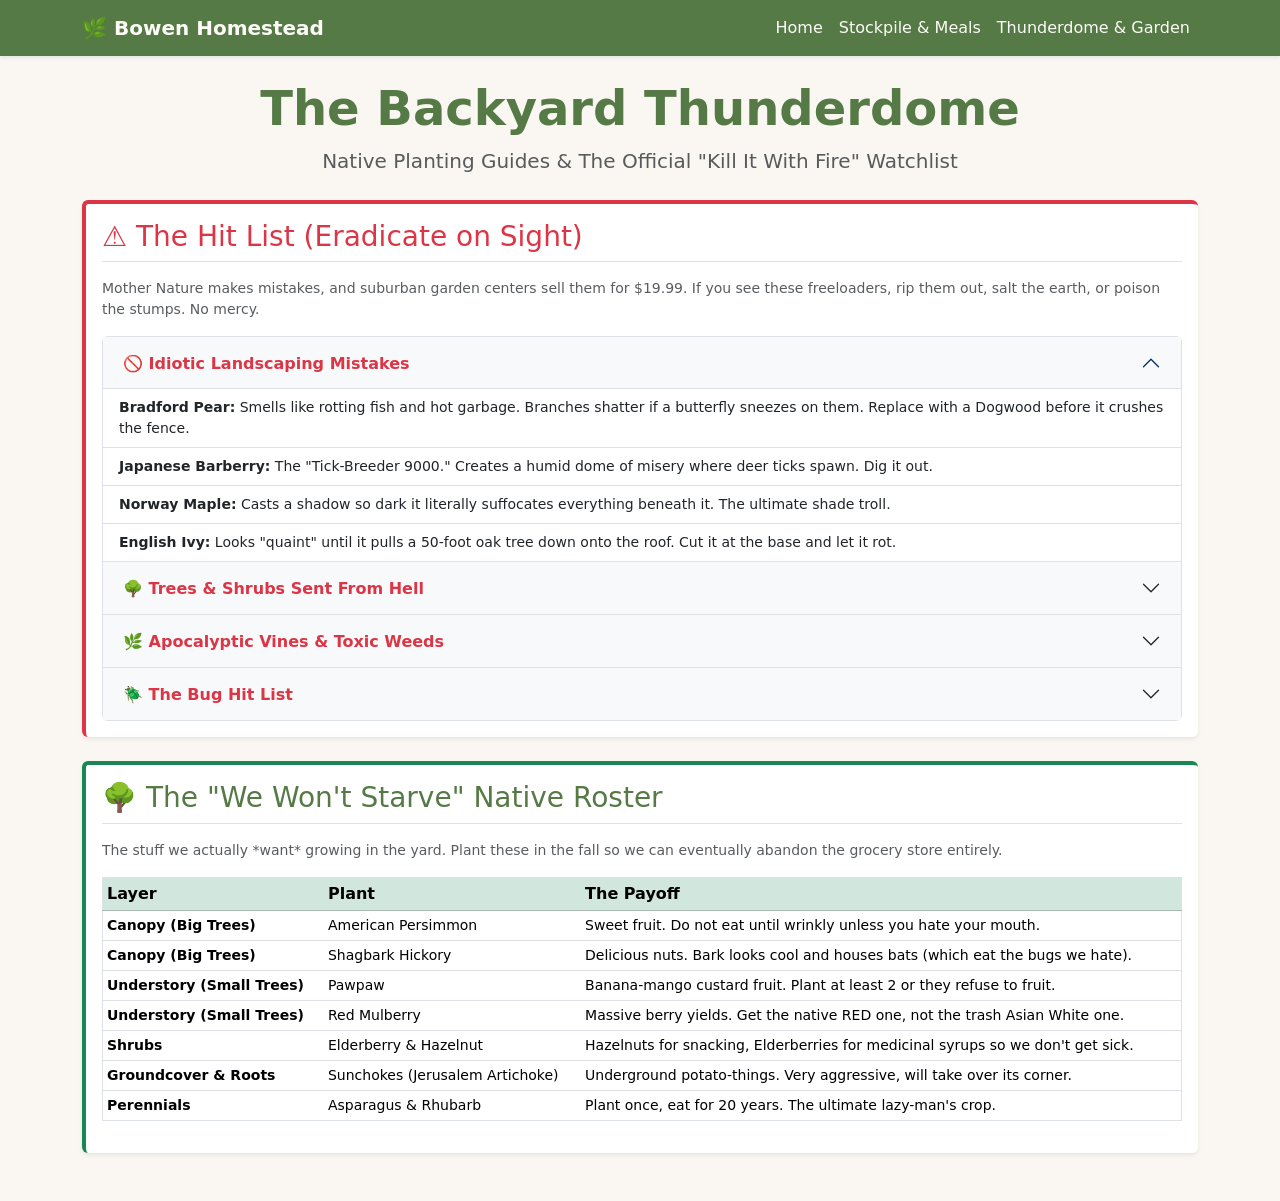
==== index.html @ 9fce48f6 "Initial commit init lol" ====
<!DOCTYPE html>
<html lang="en">
<head>
    <meta charset="UTF-8">
    <meta name="viewport" content="width=device-width, initial-scale=1.0">
    <title>The Backyard Thunderdome</title>
    <link href="https://cdn.jsdelivr.net/npm/bootstrap@5.3.2/dist/css/bootstrap.min.css" rel="stylesheet">
    <link rel="stylesheet" href="style.css">
</head>
<body>

    <nav class="navbar navbar-expand-lg navbar-custom shadow-sm">
        <div class="container">
            <a class="navbar-brand fw-bold" href="index.html">🌿 Bowen Homestead</a>
            <button class="navbar-toggler" type="button" data-bs-toggle="collapse" data-bs-target="#navbarNav">
                <span class="navbar-toggler-icon"></span>
            </button>
            <div class="collapse navbar-collapse" id="navbarNav">
                <ul class="navbar-nav ms-auto">
                    <li class="nav-item"><a class="nav-link" href="index.html">Home</a></li>
                    <li class="nav-item"><a class="nav-link" href="stockpile.html">Stockpile & Meals</a></li>
                    <li class="nav-item"><a class="nav-link" href="garden.html">Thunderdome & Garden</a></li>
                </ul>
            </div>
        </div>
    </nav>

    <div class="container mt-4 mb-5">
        <div class="text-center mb-4">
            <h1 class="display-5 text-earthy fw-bold">The Backyard Thunderdome</h1>
            <p class="lead text-muted">Native Planting Guides & The Official "Kill It With Fire" Watchlist</p>
        </div>

        <!-- COMPACT INVASIVE SPECIES WATCHLIST (ACCORDION) -->
        <div class="card p-3 mb-4 shadow-sm border-start border-4 border-danger">
            <h3 class="text-danger border-bottom pb-2 mb-3">⚠️ The Hit List (Eradicate on Sight)</h3>
            <p class="text-muted small mb-3">Mother Nature makes mistakes, and suburban garden centers sell them for $19.99. If you see these freeloaders, rip them out, salt the earth, or poison the stumps. No mercy.</p>
            
            <div class="accordion accordion-flush border rounded" id="invasiveAccordion">
                
                <!-- Deceptive Ornamentals -->
                <div class="accordion-item">
                    <h2 class="accordion-header">
                        <button class="accordion-button fw-bold text-danger bg-light" type="button" data-bs-toggle="collapse" data-bs-target="#collapseOne">
                            🚫 Idiotic Landscaping Mistakes
                        </button>
                    </h2>
                    <div id="collapseOne" class="accordion-collapse collapse show" data-bs-parent="#invasiveAccordion">
                        <div class="accordion-body p-0">
                            <ul class="list-group list-group-flush small">
                                <li class="list-group-item"><strong>Bradford Pear:</strong> Smells like rotting fish and hot garbage. Branches shatter if a butterfly sneezes on them. Replace with a Dogwood before it crushes the fence.</li>
                                <li class="list-group-item"><strong>Japanese Barberry:</strong> The "Tick-Breeder 9000." Creates a humid dome of misery where deer ticks spawn. Dig it out.</li>
                                <li class="list-group-item"><strong>Norway Maple:</strong> Casts a shadow so dark it literally suffocates everything beneath it. The ultimate shade troll.</li>
                                <li class="list-group-item"><strong>English Ivy:</strong> Looks "quaint" until it pulls a 50-foot oak tree down onto the roof. Cut it at the base and let it rot.</li>
                            </ul>
                        </div>
                    </div>
                </div>

                <!-- Trees & Shrubs -->
                <div class="accordion-item">
                    <h2 class="accordion-header">
                        <button class="accordion-button collapsed fw-bold text-danger bg-light" type="button" data-bs-toggle="collapse" data-bs-target="#collapseTwo">
                            🌳 Trees & Shrubs Sent From Hell
                        </button>
                    </h2>
                    <div id="collapseTwo" class="accordion-collapse collapse" data-bs-parent="#invasiveAccordion">
                        <div class="accordion-body p-0">
                            <ul class="list-group list-group-flush small">
                                <li class="list-group-item"><strong>Tree of Heaven (Ailanthus altissima):</strong> The mothership for Spotted Lanternflies. Smells like rancid peanut butter. If you chop it, it spawns 50 angry clones. You MUST use herbicide on the freshly cut stump.</li>
                                <li class="list-group-item"><strong>Autumn Olive:</strong> A shrub that alters soil nitrogen to favor itself and forms impenetrable walls of spite.</li>
                                <li class="list-group-item"><strong>Multiflora Rose:</strong> An aggressive thorny shrub that overtakes pastures. Arching stems root wherever they touch the ground. Total nightmare fuel.</li>
                            </ul>
                        </div>
                    </div>
                </div>

                <!-- Vines & Weeds -->
                <div class="accordion-item">
                    <h2 class="accordion-header">
                        <button class="accordion-button collapsed fw-bold text-danger bg-light" type="button" data-bs-toggle="collapse" data-bs-target="#collapseThree">
                            🌿 Apocalyptic Vines & Toxic Weeds
                        </button>
                    </h2>
                    <div id="collapseThree" class="accordion-collapse collapse" data-bs-parent="#invasiveAccordion">
                        <div class="accordion-body p-0">
                            <ul class="list-group list-group-flush small">
                                <li class="list-group-item"><strong>Japanese Knotweed:</strong> Will literally eat your house's foundation. Roots break through concrete. Nuke it from orbit.</li>
                                <li class="list-group-item"><strong>Oriental Bittersweet:</strong> Wraps around tree trunks like a boa constrictor and strangles them to death.</li>
                                <li class="list-group-item"><strong>Garlic Mustard:</strong> Engages in chemical warfare by poisoning the soil so native plants can't grow. Smells like garlic when crushed.</li>
                                <li class="list-group-item"><strong>Bindweed (Wild Morning Glory):</strong> The zombie vine. Roots go 20 feet deep. Pulling it only makes it angry.</li>
                                <li class="list-group-item"><strong>Purple Loosestrife:</strong> Pretty purple flowers that will absolutely annihilate local wetlands.</li>
                                <li class="list-group-item text-danger"><strong>Poison Hemlock:</strong> Looks like giant Queen Anne's Lace with purple splotches on the stem. Drink this and die like Socrates. Seriously, wear gloves and DO NOT BURN IT.</li>
                            </ul>
                        </div>
                    </div>
                </div>

                <!-- Insects -->
                <div class="accordion-item">
                    <h2 class="accordion-header">
                        <button class="accordion-button collapsed fw-bold text-danger bg-light" type="button" data-bs-toggle="collapse" data-bs-target="#collapseFour">
                            🪲 The Bug Hit List
                        </button>
                    </h2>
                    <div id="collapseFour" class="accordion-collapse collapse" data-bs-parent="#invasiveAccordion">
                        <div class="accordion-body p-0">
                            <ul class="list-group list-group-flush small">
                                <li class="list-group-item"><strong>Spotted Lanternfly:</strong> Red, polka-dotted, and drinks tree sap until the tree dies. Stomp on sight. Scrape their mud-like egg masses off trees in winter.</li>
                                <li class="list-group-item"><strong>Emerald Ash Borer:</strong> A shiny green beetle that has murdered basically every Ash tree in PA. If we have Ash trees left, they need treatment ASAP.</li>
                                <li class="list-group-item"><strong>Brown Marmorated Stink Bug:</strong> Smells like cilantro gone wrong. Wants to winter inside our house. Vacuum them up and flush them.</li>
                            </ul>
                        </div>
                    </div>
                </div>

            </div>
        </div>

        <!-- FOOD FOREST QUICK GUIDE (COMPACT TABLE) -->
        <div class="card p-3 mb-5 shadow-sm border-start border-4 border-success">
            <h3 class="text-earthy border-bottom pb-2 mb-3">🌳 The "We Won't Starve" Native Roster</h3>
            <p class="text-muted small mb-3">The stuff we actually *want* growing in the yard. Plant these in the fall so we can eventually abandon the grocery store entirely.</p>
            
            <div class="table-responsive">
                <table class="table table-sm table-hover align-middle border">
                    <thead class="table-success">
                        <tr>
                            <th>Layer</th>
                            <th>Plant</th>
                            <th>The Payoff</th>
                        </tr>
                    </thead>
                    <tbody class="small">
                        <tr>
                            <td><strong>Canopy (Big Trees)</strong></td>
                            <td>American Persimmon</td>
                            <td>Sweet fruit. Do not eat until wrinkly unless you hate your mouth.</td>
                        </tr>
                        <tr>
                            <td><strong>Canopy (Big Trees)</strong></td>
                            <td>Shagbark Hickory</td>
                            <td>Delicious nuts. Bark looks cool and houses bats (which eat the bugs we hate).</td>
                        </tr>
                        <tr>
                            <td><strong>Understory (Small Trees)</strong></td>
                            <td>Pawpaw</td>
                            <td>Banana-mango custard fruit. Plant at least 2 or they refuse to fruit.</td>
                        </tr>
                        <tr>
                            <td><strong>Understory (Small Trees)</strong></td>
                            <td>Red Mulberry</td>
                            <td>Massive berry yields. Get the native RED one, not the trash Asian White one.</td>
                        </tr>
                        <tr>
                            <td><strong>Shrubs</strong></td>
                            <td>Elderberry & Hazelnut</td>
                            <td>Hazelnuts for snacking, Elderberries for medicinal syrups so we don't get sick.</td>
                        </tr>
                        <tr>
                            <td><strong>Groundcover & Roots</strong></td>
                            <td>Sunchokes (Jerusalem Artichoke)</td>
                            <td>Underground potato-things. Very aggressive, will take over its corner.</td>
                        </tr>
                        <tr>
                            <td><strong>Perennials</strong></td>
                            <td>Asparagus & Rhubarb</td>
                            <td>Plant once, eat for 20 years. The ultimate lazy-man's crop.</td>
                        </tr>
                    </tbody>
                </table>
            </div>
        </div>

    </div>

    <script src="https://cdn.jsdelivr.net/npm/bootstrap@5.3.2/dist/js/bootstrap.bundle.min.js"></script>
</body>
</html>
---- style.css ----
/* style.css */
body {
    background-color: #FAF7F2; /* Warm, bright cream */
    color: #3E362E; /* Dark soil brown for soft contrast */
    font-family: system-ui, -apple-system, "Segoe UI", Roboto, "Helvetica Neue", Arial, sans-serif;
}

/* Forest Green Navigation */
.navbar-custom {
    background-color: #557A46; 
}
.navbar-custom .navbar-brand,
.navbar-custom .nav-link {
    color: #FDFBF7 !important;
    font-weight: 500;
}
.navbar-custom .nav-link:hover {
    color: #E8D3A2 !important; /* Soft wheat hover color */
}

/* Text and Accents */
.text-earthy {
    color: #557A46;
}
.border-earthy {
    border-bottom: 2px solid #8C9F75;
}

/* Cards */
.card {
    border: none;
    border-top: 5px solid #8C9F75; /* Sage green top border */
    background-color: #FFFFFF;
    box-shadow: 0 4px 10px rgba(0,0,0,0.04);
    transition: transform 0.2s ease-in-out;
}
.card:hover {
    transform: translateY(-4px);
    box-shadow: 0 8px 15px rgba(0,0,0,0.08);
}

/* Terracotta Buttons */
.btn-earthy {
    background-color: #D2765A;
    color: #FFF;
    border: none;
    font-weight: bold;
}
.btn-earthy:hover {
    background-color: #B85F45;
    color: #FFF;
}
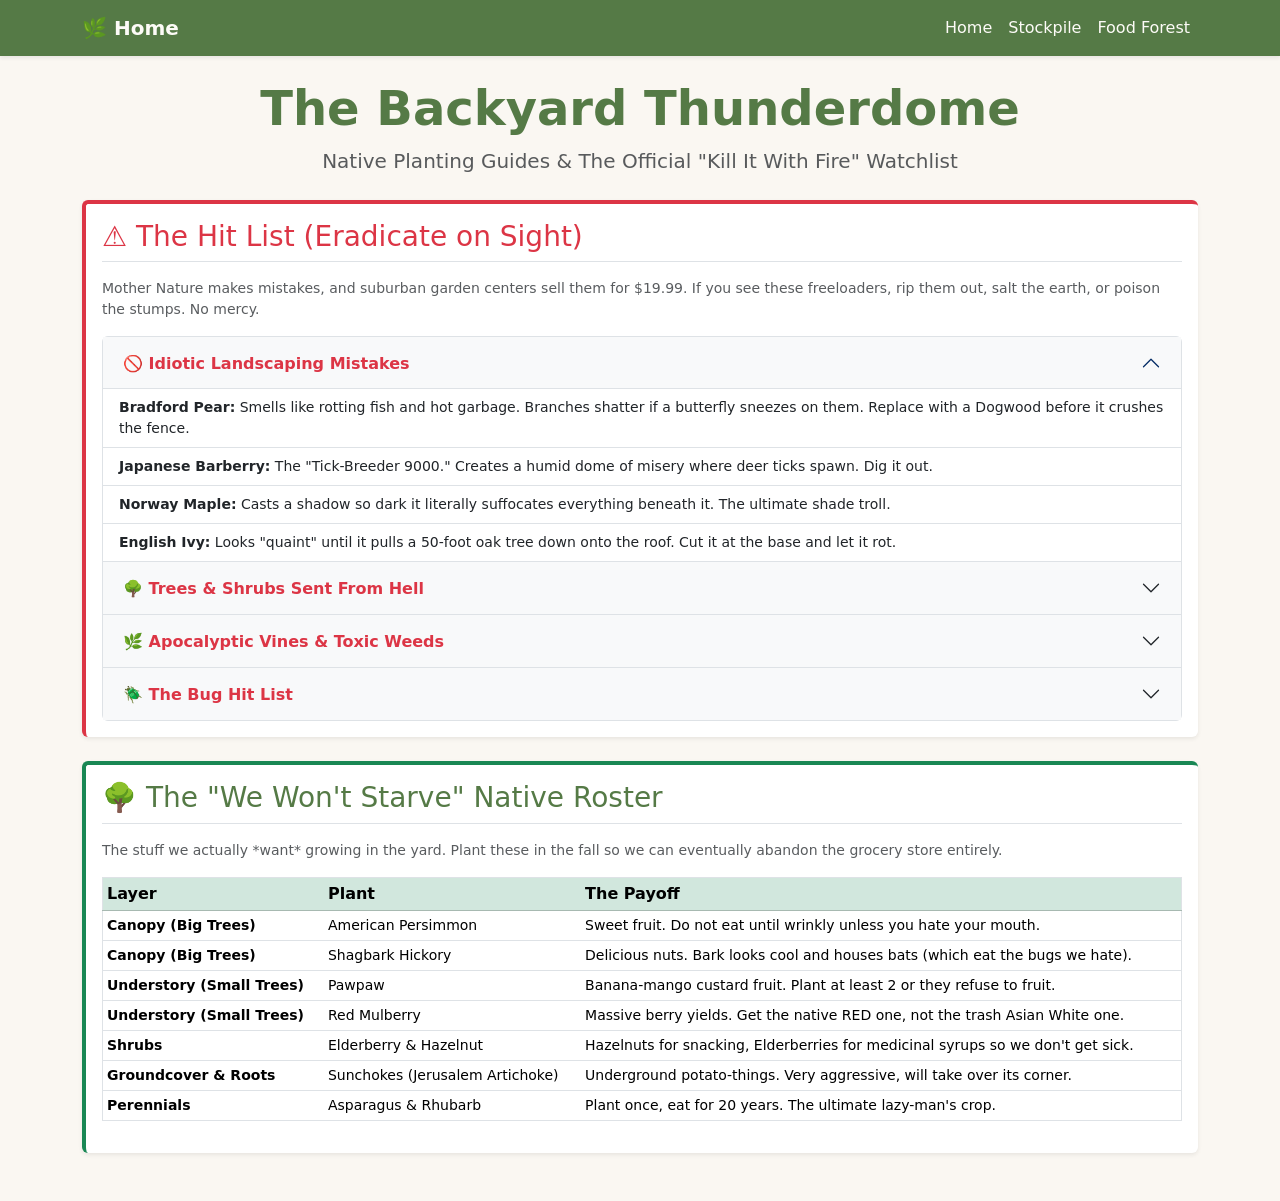
==== commit a66d14f3: "smol potats" ====
--- a/index.html
+++ b/index.html
@@ -11,15 +11,15 @@
 
     <nav class="navbar navbar-expand-lg navbar-custom shadow-sm">
         <div class="container">
-            <a class="navbar-brand fw-bold" href="index.html">🌿 Bowen Homestead</a>
+            <a class="navbar-brand fw-bold" href="index.html">🌿 Home</a>
             <button class="navbar-toggler" type="button" data-bs-toggle="collapse" data-bs-target="#navbarNav">
                 <span class="navbar-toggler-icon"></span>
             </button>
             <div class="collapse navbar-collapse" id="navbarNav">
                 <ul class="navbar-nav ms-auto">
                     <li class="nav-item"><a class="nav-link" href="index.html">Home</a></li>
-                    <li class="nav-item"><a class="nav-link" href="stockpile.html">Stockpile & Meals</a></li>
-                    <li class="nav-item"><a class="nav-link" href="garden.html">Thunderdome & Garden</a></li>
+                    <li class="nav-item"><a class="nav-link" href="stockpile.html">Stockpile</a></li>
+                    <li class="nav-item"><a class="nav-link" href="garden.html">Food Forest</a></li>
                 </ul>
             </div>
         </div>
